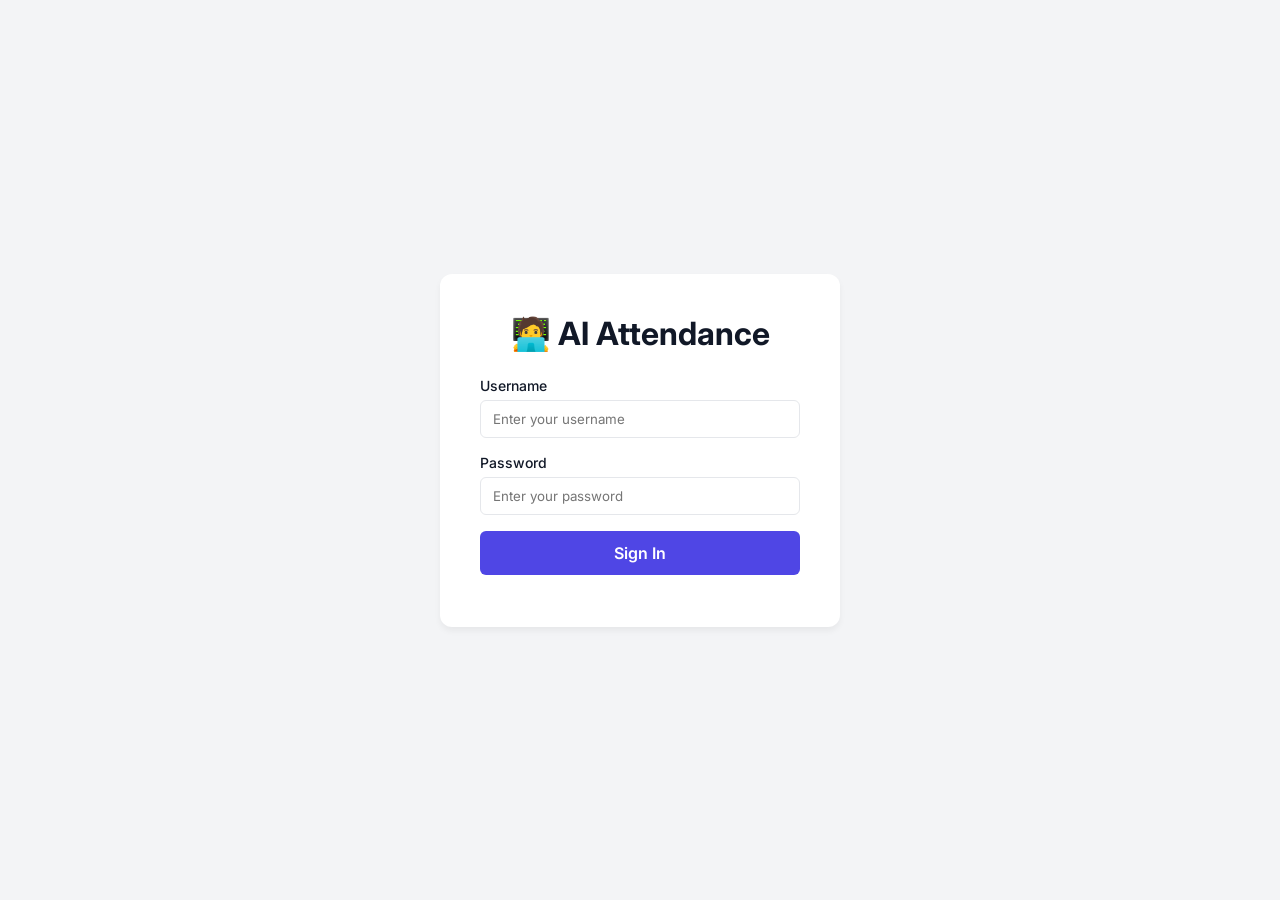
==== frontend/dashboard.html @ b3b09b88 "feat: Implement core backend API, face capture/recognition, and initial frontend structure with upda" ====
<!DOCTYPE html>
<html lang="en">
<head>
    <meta charset="UTF-8">
    <meta name="viewport" content="width=device-width, initial-scale=1.0">
    <title>Dashboard - Smart Attendance</title>
    <link rel="stylesheet" href="styles.css">
    <link href="https://fonts.googleapis.com/css2?family=Inter:wght@400;500;600;700&display=swap" rel="stylesheet">
</head>
<body class="dashboard-body">
    <div class="sidebar">
        <h2>🧑‍💻 Smart Attendance</h2>
        <ul id="sidebar-nav">
            <li><a href="#" data-target="uploadView" class="nav-link active">Upload Classroom</a></li>
            <li><a href="#" data-target="reportsView" class="nav-link">View Reports</a></li>
            <li><a href="#" data-target="studentsView" class="nav-link">Manage Students</a></li>
        </ul>
        <div class="bottom-nav">
            <button onclick="logout()" class="btn-outline">Logout</button>
        </div>
    </div>

    <div class="main-content">
        <header>
            <h2 id="welcomeMsg">Welcome, Teacher</h2>
        </header>
        
        <!-- UPLOAD CLASSROOM TAB -->
        <div id="uploadView" class="view-section active">
            <div class="card upload-card">
                <h3>📷 Take Attendance</h3>
                <p>Upload a classroom photo to mark attendance using DeepFace AI.</p>
                <form id="uploadForm">
                    <div class="input-row">
                        <div class="input-group">
                            <label>Session Name</label>
                            <input type="text" id="sessionName" placeholder="e.g. CS101 Morning" required>
                        </div>
                        <div class="input-group">
                            <label>Date</label>
                            <input type="date" id="targetDate" required>
                        </div>
                    </div>
                    
                    <div class="file-upload">
                        <input type="file" id="classroomImage" accept="image/*" required>
                    </div>

                    <button type="submit" class="btn-primary" id="uploadBtn">Process Image</button>
                </form>
                <div id="resultsArea" class="results-area hidden"></div>
            </div>
        </div>

        <!-- VIEW REPORTS TAB -->
        <div id="reportsView" class="view-section hidden">
            <div class="card">
                <h3>📊 Attendance Reports</h3>
                <p>View all attendance logs triggered by the AI engine.</p>
                <button class="btn-primary" onclick="loadReports()" style="margin-bottom: 20px; width: auto; padding: 10px 20px;">Refresh Logs</button>
                
                <table class="data-table">
                    <thead>
                        <tr>
                            <th>Student Name</th>
                            <th>Roll No</th>
                            <th>Date</th>
                            <th>Session</th>
                            <th>Status</th>
                        </tr>
                    </thead>
                    <tbody id="reportsTableBody">
                        <tr><td colspan="5" style="text-align: center;">Click Refresh to load data</td></tr>
                    </tbody>
                </table>
            </div>
        </div>

        <!-- MANAGE STUDENTS (FACE ENROLLMENT) TAB -->
        <div id="studentsView" class="view-section hidden">
            <div class="card">
                <h3>🧑‍🎓 Enroll New Student</h3>
                <p>Use your webcam to register a student's face into the remote Supabase neural network.</p>
                
                <div class="input-row">
                    <div class="input-group">
                        <label>Student Name</label>
                        <input type="text" id="enrollName" placeholder="John Doe">
                    </div>
                    <div class="input-group">
                        <label>Roll Number</label>
                        <input type="text" id="enrollRoll" placeholder="101XYZ">
                    </div>
                    <div class="input-group">
                        <label>Department</label>
                        <input type="text" id="enrollDept" placeholder="Computer Science">
                    </div>
                </div>

                <div class="webcam-container">
                    <video id="webcamVideo" autoplay playsinline width="400" height="300" style="background:#000; border-radius:8px; display:none; margin: 0 auto;"></video>
                    <canvas id="webcamCanvas" style="display:none;"></canvas>
                    <h3 id="captureInstructions" style="text-align:center; margin-top:15px; color:#ef4444;"></h3>
                </div>

                <div style="display: flex; gap: 10px; margin-top: 20px;">
                    <button id="startCamBtn" class="btn-outline" onclick="startCamera()">Turn On Camera</button>
                    <button id="enrollBtn" class="btn-primary" onclick="enrollStudent()" disabled>Start Angle Capture & Enroll</button>
                </div>
                
                <div id="enrollResults" class="results-area hidden" style="margin-top: 15px;"></div>
                
                <hr style="margin: 30px 0; border: none; border-top: 1px solid var(--border);">
                
                <h3>📋 Currently Enrolled Students</h3>
                <p style="color: var(--text-muted); font-size: 14px; margin-bottom: 16px;">View the list of students actively tracked in the neural network.</p>
                <button class="btn-outline" onclick="loadStudents()" style="margin-bottom: 20px; width: auto; padding: 8px 16px;">Refresh Student List</button>
                
                <table class="data-table">
                    <thead>
                        <tr>
                            <th>Student Name</th>
                            <th>Roll Number</th>
                            <th>Department</th>
                        </tr>
                    </thead>
                    <tbody id="studentsTableBody">
                        <tr><td colspan="3" style="text-align: center;">Click Refresh to load list</td></tr>
                    </tbody>
                </table>
            </div>
        </div>

    </div>
    
    <script src="app.js"></script>
    <script>
        // Restrict access
        if(!localStorage.getItem("token")) {
            window.location.href = "index.html";
        }
        document.getElementById("welcomeMsg").innerText = "Welcome, " + localStorage.getItem("username");
    </script>
</body>
</html>
---- frontend/styles.css ----
* {
    box-sizing: border-box;
    margin: 0;
    padding: 0;
    font-family: 'Inter', sans-serif;
}

:root {
    --primary: #4f46e5;
    --primary-hover: #4338ca;
    --bg-color: #f3f4f6;
    --card-bg: #ffffff;
    --text-main: #111827;
    --text-muted: #6b7280;
    --border: #e5e7eb;
}

body {
    background-color: var(--bg-color);
    color: var(--text-main);
}

.login-body {
    display: flex;
    justify-content: center;
    align-items: center;
    height: 100vh;
}

.login-container {
    background: var(--card-bg);
    padding: 40px;
    border-radius: 12px;
    box-shadow: 0 4px 6px rgba(0,0,0,0.05);
    width: 100%;
    max-width: 400px;
}

.logo {
    text-align: center;
    margin-bottom: 24px;
}

.input-group {
    margin-bottom: 16px;
}

.input-group label {
    display: block;
    font-size: 14px;
    font-weight: 500;
    margin-bottom: 6px;
}

.input-group input {
    width: 100%;
    padding: 10px 12px;
    border: 1px solid var(--border);
    border-radius: 6px;
    outline: none;
    transition: border-color 0.2s;
}

.input-group input:focus {
    border-color: var(--primary);
}

.btn-primary {
    width: 100%;
    padding: 12px;
    background: var(--primary);
    color: white;
    border: none;
    border-radius: 6px;
    font-size: 16px;
    font-weight: 600;
    cursor: pointer;
    transition: background 0.2s;
}

.btn-primary:hover {
    background: var(--primary-hover);
}

.error-msg {
    color: #ef4444;
    font-size: 14px;
    margin-top: 12px;
    text-align: center;
}

/* Dashboard Styles */
.dashboard-body {
    display: flex;
    height: 100vh;
}

.sidebar {
    width: 260px;
    background: white;
    border-right: 1px solid var(--border);
    display: flex;
    flex-direction: column;
    padding: 24px;
}

.sidebar h2 {
    font-size: 18px;
    margin-bottom: 32px;
    color: var(--primary);
}

.sidebar ul {
    list-style: none;
    flex-grow: 1;
}

.sidebar ul li a {
    display: block;
    padding: 12px;
    color: var(--text-muted);
    text-decoration: none;
    border-radius: 6px;
    margin-bottom: 8px;
    font-weight: 500;
}

.sidebar ul li a.active, .sidebar ul li a:hover {
    background: var(--bg-color);
    color: var(--primary);
}

.btn-outline {
    width: 100%;
    padding: 12px;
    background: transparent;
    color: var(--text-main);
    border: 1px solid var(--border);
    border-radius: 6px;
    cursor: pointer;
}

.btn-outline:hover {
    background: var(--bg-color);
}

.main-content {
    flex-grow: 1;
    padding: 40px;
    overflow-y: auto;
}

header {
    margin-bottom: 32px;
}

.card {
    background: white;
    padding: 24px;
    border-radius: 12px;
    box-shadow: 0 1px 3px rgba(0,0,0,0.05);
    border: 1px solid var(--border);
}

.upload-card h3 {
    margin-bottom: 8px;
}

.upload-card p {
    color: var(--text-muted);
    margin-bottom: 24px;
    font-size: 14px;
}

.input-row {
    display: flex;
    gap: 16px;
}
.input-row .input-group { flex: 1; }

.file-upload {
    border: 2px dashed var(--border);
    padding: 40px;
    text-align: center;
    border-radius: 8px;
    margin-bottom: 24px;
}

.hidden { display: none !important; }

.results-area {
    margin-top: 24px;
    padding: 16px;
    background: var(--bg-color);
    border-radius: 8px;
}

.webcam-container {
    text-align: center;
    margin: 20px 0;
    padding: 20px;
    background: #f8fafc;
    border: 1px solid var(--border);
    border-radius: 8px;
}

.data-table {
    width: 100%;
    border-collapse: collapse;
    margin-top: 10px;
}

.data-table th, .data-table td {
    padding: 12px 15px;
    text-align: left;
    border-bottom: 1px solid var(--border);
}

.data-table th {
    background: #f8fafc;
    color: var(--text-muted);
    font-weight: 600;
}

.data-table tr:hover {
    background: #f1f5f9;
}
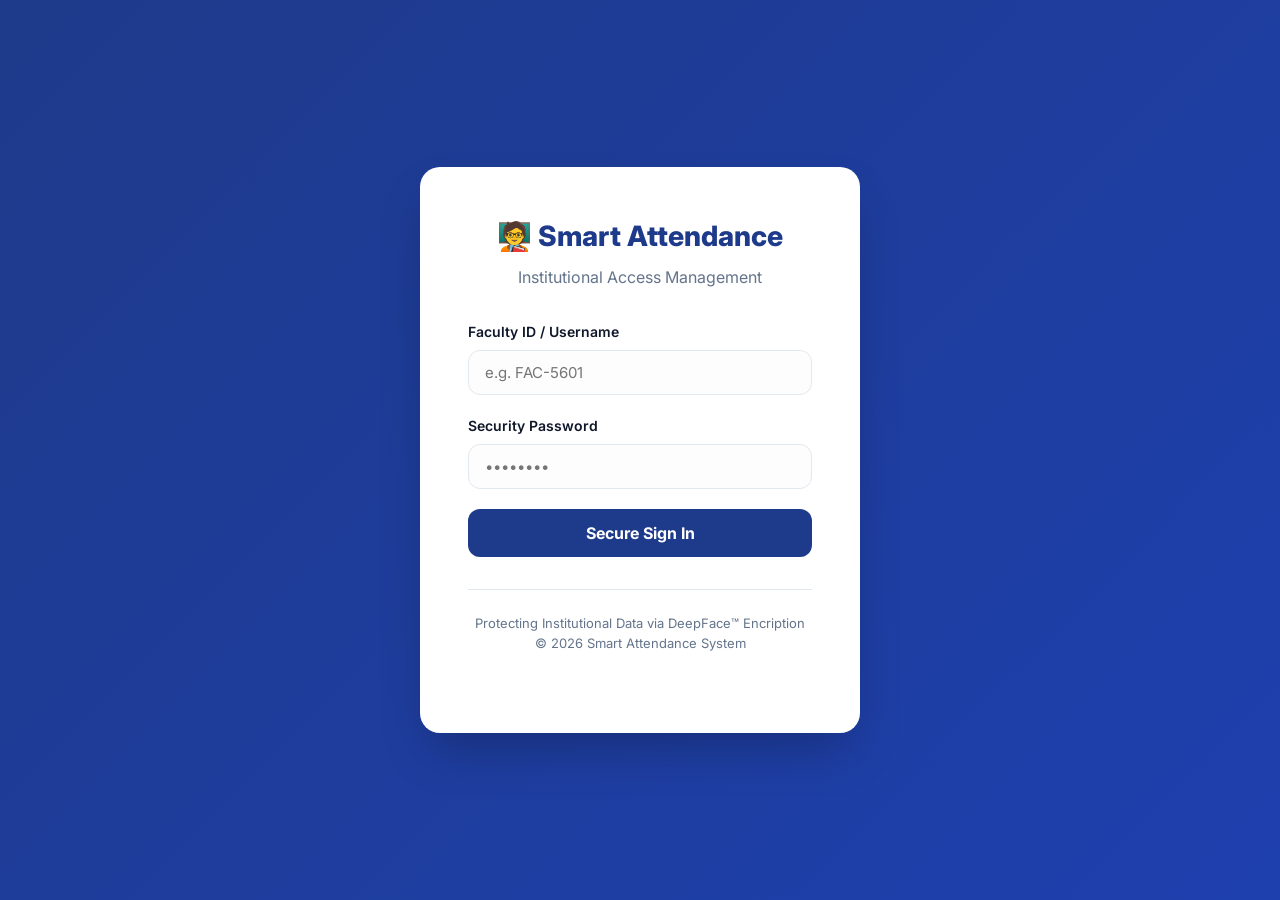
==== commit 4fc16032: "Roll numbers added instead of closeness value" ====
--- a/frontend/dashboard.html
+++ b/frontend/dashboard.html
@@ -3,50 +3,69 @@
 <head>
     <meta charset="UTF-8">
     <meta name="viewport" content="width=device-width, initial-scale=1.0">
-    <title>Dashboard - Smart Attendance</title>
+    <title>Management Console - Smart Attendance</title>
     <link rel="stylesheet" href="styles.css">
-    <link href="https://fonts.googleapis.com/css2?family=Inter:wght@400;500;600;700&display=swap" rel="stylesheet">
+    <link href="https://fonts.googleapis.com/css2?family=Inter:wght@400;500;600;700;800&display=swap" rel="stylesheet">
 </head>
 <body class="dashboard-body">
     <div class="sidebar">
-        <h2>🧑‍💻 Smart Attendance</h2>
+        <h2>🏛️ SmartAdmin</h2>
         <ul id="sidebar-nav">
-            <li><a href="#" data-target="uploadView" class="nav-link active">Upload Classroom</a></li>
-            <li><a href="#" data-target="reportsView" class="nav-link">View Reports</a></li>
-            <li><a href="#" data-target="studentsView" class="nav-link">Manage Students</a></li>
+            <li><a href="#" data-target="uploadView" class="nav-link active"><span>📸</span> Take Attendance</a></li>
+            <li><a href="#" data-target="reportsView" class="nav-link"><span>📊</span> View Reports</a></li>
+            <li><a href="#" data-target="studentsView" class="nav-link"><span>🎓</span> Student Roster</a></li>
         </ul>
         <div class="bottom-nav">
-            <button onclick="logout()" class="btn-outline">Logout</button>
+            <button onclick="logout()" class="btn-outline">Sign Out</button>
         </div>
     </div>
 
     <div class="main-content">
         <header>
-            <h2 id="welcomeMsg">Welcome, Teacher</h2>
+            <div>
+                <h2 id="welcomeMsg">Welcome, Professor</h2>
+                <p style="color: var(--text-muted); font-size: 14px; margin-top: 4px;">Institutional Attendance Management Portal</p>
+            </div>
+            <div class="system-status" style="display: flex; gap: 20px;">
+                <div style="text-align: right;">
+                    <span style="font-size: 12px; font-weight: 700; color: var(--success);">● SYSTEM ONLINE</span>
+                    <p style="font-size: 11px; color: var(--text-muted);">Neural Engine Active</p>
+                </div>
+            </div>
         </header>
         
         <!-- UPLOAD CLASSROOM TAB -->
         <div id="uploadView" class="view-section active">
-            <div class="card upload-card">
-                <h3>📷 Take Attendance</h3>
-                <p>Upload a classroom photo to mark attendance using DeepFace AI.</p>
+            <div class="card">
+                <div style="display: flex; justify-content: space-between; align-items: flex-start;">
+                    <div>
+                        <h3>Capture Session</h3>
+                        <p>Initiate facial recognition scan on a classroom image.</p>
+                    </div>
+                </div>
+                
                 <form id="uploadForm">
                     <div class="input-row">
                         <div class="input-group">
-                            <label>Session Name</label>
-                            <input type="text" id="sessionName" placeholder="e.g. CS101 Morning" required>
+                            <label>Module / Session Name</label>
+                            <input type="text" id="sessionName" placeholder="e.g. Advanced AI - Lec 4" required>
                         </div>
                         <div class="input-group">
-                            <label>Date</label>
+                            <label>Session Date</label>
                             <input type="date" id="targetDate" required>
                         </div>
                     </div>
                     
-                    <div class="file-upload">
-                        <input type="file" id="classroomImage" accept="image/*" required>
-                    </div>
-
-                    <button type="submit" class="btn-primary" id="uploadBtn">Process Image</button>
+                    <div class="file-upload" onclick="document.getElementById('classroomImage').click()">
+                        <div id="uploadPlaceholder">
+                            <span style="font-size: 48px;">📁</span>
+                            <p style="font-weight: 600; margin-top: 10px;">Click to drop or browse images</p>
+                            <p style="font-size: 12px; margin-top: 5px;">Supports high-res JPG, PNG (Max 10MB)</p>
+                        </div>
+                        <input type="file" id="classroomImage" accept="image/*" required style="display: none;">
+                    </div>
+
+                    <button type="submit" class="btn-primary" id="uploadBtn">Run Recognition Engine</button>
                 </form>
                 <div id="resultsArea" class="results-area hidden"></div>
             </div>
@@ -55,91 +74,133 @@
         <!-- VIEW REPORTS TAB -->
         <div id="reportsView" class="view-section hidden">
             <div class="card">
-                <h3>📊 Attendance Reports</h3>
-                <p>View all attendance logs triggered by the AI engine.</p>
-                <button class="btn-primary" onclick="loadReports()" style="margin-bottom: 20px; width: auto; padding: 10px 20px;">Refresh Logs</button>
-                
-                <table class="data-table">
-                    <thead>
-                        <tr>
-                            <th>Student Name</th>
-                            <th>Roll No</th>
-                            <th>Date</th>
-                            <th>Session</th>
-                            <th>Status</th>
-                        </tr>
-                    </thead>
-                    <tbody id="reportsTableBody">
-                        <tr><td colspan="5" style="text-align: center;">Click Refresh to load data</td></tr>
-                    </tbody>
-                </table>
-            </div>
-        </div>
-
-        <!-- MANAGE STUDENTS (FACE ENROLLMENT) TAB -->
+                <div style="display: flex; justify-content: space-between; align-items: center; margin-bottom: 30px;">
+                    <div>
+                        <h3>Attendance Intelligence</h3>
+                        <p>Audit trail of all recognized student signatures.</p>
+                    </div>
+                    <button class="btn-outline" onclick="loadReports()" style="width: auto; padding: 10px 20px;">🔄 Refresh Logs</button>
+                </div>
+                
+                <div style="overflow-x: auto;">
+                    <table class="data-table">
+                        <thead>
+                            <tr>
+                                <th>Student Identity</th>
+                                <th>Reg Number</th>
+                                <th>Timestamp</th>
+                                <th>Session</th>
+                                <th>Status</th>
+                                <th>Operations</th>
+                            </tr>
+                        </thead>
+                        <tbody id="reportsTableBody">
+                            <tr><td colspan="6" style="text-align: center; color: var(--text-muted);">Please refresh to pull latest cloud logs.</td></tr>
+                        </tbody>
+                    </table>
+                </div>
+            </div>
+        </div>
+
+        <!-- MANAGE STUDENTS TAB -->
         <div id="studentsView" class="view-section hidden">
             <div class="card">
-                <h3>🧑‍🎓 Enroll New Student</h3>
-                <p>Use your webcam to register a student's face into the remote Supabase neural network.</p>
+                <h3>Genetic Enrollment</h3>
+                <p>Register new biometrics into the secure data cluster.</p>
                 
                 <div class="input-row">
                     <div class="input-group">
-                        <label>Student Name</label>
-                        <input type="text" id="enrollName" placeholder="John Doe">
+                        <label>Full Name</label>
+                        <input type="text" id="enrollName" placeholder="Candidate Name">
                     </div>
                     <div class="input-group">
-                        <label>Roll Number</label>
-                        <input type="text" id="enrollRoll" placeholder="101XYZ">
+                        <label>Registration ID</label>
+                        <input type="text" id="enrollRoll" placeholder="ID-0000">
                     </div>
                     <div class="input-group">
                         <label>Department</label>
-                        <input type="text" id="enrollDept" placeholder="Computer Science">
+                        <input type="text" id="enrollDept" placeholder="Department Name">
                     </div>
                 </div>
 
                 <div class="webcam-container">
-                    <video id="webcamVideo" autoplay playsinline width="400" height="300" style="background:#000; border-radius:8px; display:none; margin: 0 auto;"></video>
+                    <video id="webcamVideo" autoplay playsinline width="100%" height="400" style="object-fit: cover; border-radius: 8px; display:none;"></video>
                     <canvas id="webcamCanvas" style="display:none;"></canvas>
-                    <h3 id="captureInstructions" style="text-align:center; margin-top:15px; color:#ef4444;"></h3>
-                </div>
-
-                <div style="display: flex; gap: 10px; margin-top: 20px;">
-                    <button id="startCamBtn" class="btn-outline" onclick="startCamera()">Turn On Camera</button>
-                    <button id="enrollBtn" class="btn-primary" onclick="enrollStudent()" disabled>Start Angle Capture & Enroll</button>
-                </div>
-                
-                <div id="enrollResults" class="results-area hidden" style="margin-top: 15px;"></div>
-                
-                <hr style="margin: 30px 0; border: none; border-top: 1px solid var(--border);">
-                
-                <h3>📋 Currently Enrolled Students</h3>
-                <p style="color: var(--text-muted); font-size: 14px; margin-bottom: 16px;">View the list of students actively tracked in the neural network.</p>
-                <button class="btn-outline" onclick="loadStudents()" style="margin-bottom: 20px; width: auto; padding: 8px 16px;">Refresh Student List</button>
-                
-                <table class="data-table">
-                    <thead>
-                        <tr>
-                            <th>Student Name</th>
-                            <th>Roll Number</th>
-                            <th>Department</th>
-                        </tr>
-                    </thead>
-                    <tbody id="studentsTableBody">
-                        <tr><td colspan="3" style="text-align: center;">Click Refresh to load list</td></tr>
-                    </tbody>
-                </table>
-            </div>
-        </div>
-
+                    <div id="captureInstructions" style="position: absolute; bottom: 20px; left: 0; right: 0; background: rgba(0,0,0,0.6); color: white; padding: 10px; font-weight: 600;"></div>
+                </div>
+
+                <div style="display: flex; gap: 12px;">
+                    <button id="startCamBtn" class="btn-outline" onclick="startCamera()">Initialize Sensor</button>
+                    <button id="enrollBtn" class="btn-primary" onclick="enrollStudent()" disabled>Start Bio-Scan</button>
+                </div>
+                
+                <div id="enrollResults" class="results-area hidden"></div>
+                
+                <div style="margin: 48px 0 32px; border-top: 1.5px solid var(--border); padding-top: 32px;">
+                    <div style="display: flex; justify-content: space-between; align-items: center;">
+                        <div>
+                            <h3>Student Roster</h3>
+                            <p>Current authorized signatures in the neural network.</p>
+                        </div>
+                        <button class="btn-outline" onclick="loadStudents()" style="width: auto; padding: 10px 20px;">Refetch Roster</button>
+                    </div>
+                    
+                    <table class="data-table">
+                        <thead>
+                            <tr>
+                                <th>Authorized Student</th>
+                                <th>Reg ID</th>
+                                <th>Department</th>
+                                <th>Operations</th>
+                            </tr>
+                        </thead>
+                        <tbody id="studentsTableBody">
+                            <tr><td colspan="4" style="text-align: center; color: var(--text-muted);">Select Refetch to view biometric database.</td></tr>
+                        </tbody>
+                    </table>
+                </div>
+            </div>
+        </div>
     </div>
     
+    <!-- Edit Attendance Modal -->
+    <div id="editModal" class="modal hidden">
+        <div class="modal-content">
+            <h3 style="margin-bottom: 8px;">Modify Attendance Status</h3>
+            <p style="margin-bottom: 24px;">Adjust the verification status for this student record.</p>
+            <input type="hidden" id="editAttendanceId">
+            <div class="input-group">
+                <label>Verification Status</label>
+                <select id="editStatusSelect" class="input-field">
+                    <option value="Present">Verified Present</option>
+                    <option value="Absent">Verified Absent</option>
+                </select>
+            </div>
+            <div style="display: flex; gap: 12px; margin-top: 32px; justify-content: flex-end;">
+                <button class="btn-outline" onclick="closeEditModal()" style="width: auto;">Dismiss</button>
+                <button class="btn-primary" onclick="submitAttendanceUpdate()" style="width: auto; background: var(--success);">Update Record</button>
+            </div>
+        </div>
+    </div>
+
     <script src="app.js"></script>
     <script>
-        // Restrict access
         if(!localStorage.getItem("token")) {
             window.location.href = "index.html";
         }
         document.getElementById("welcomeMsg").innerText = "Welcome, " + localStorage.getItem("username");
+        
+        // Dynamic file input label
+        document.getElementById('classroomImage').addEventListener('change', function(e) {
+            const fileName = e.target.files[0]?.name;
+            if (fileName) {
+                document.getElementById('uploadPlaceholder').innerHTML = `
+                    <span style="font-size: 48px;">✅</span>
+                    <p style="font-weight: 600; margin-top: 10px;">${fileName}</p>
+                    <p style="font-size: 12px; margin-top: 5px; color: var(--success)">File ready for processing</p>
+                `;
+            }
+        });
     </script>
 </body>
 </html>
--- a/frontend/styles.css
+++ b/frontend/styles.css
@@ -1,113 +1,152 @@
+:root {
+    --primary: #1e3a8a;
+    --primary-light: #3b82f6;
+    --primary-hover: #172554;
+    --secondary: #64748b;
+    --bg-main: #f8fafc;
+    --bg-card: #ffffff;
+    --text-main: #0f172a;
+    --text-muted: #64748b;
+    --border: #e2e8f0;
+    --success: #10b981;
+    --danger: #ef4444;
+    --warning: #f59e0b;
+    --radius: 12px;
+    --shadow: 0 4px 6px -1px rgb(0 0 0 / 0.1), 0 2px 4px -2px rgb(0 0 0 / 0.1);
+}
+
 * {
     box-sizing: border-box;
     margin: 0;
     padding: 0;
-    font-family: 'Inter', sans-serif;
-}
-
-:root {
-    --primary: #4f46e5;
-    --primary-hover: #4338ca;
-    --bg-color: #f3f4f6;
-    --card-bg: #ffffff;
-    --text-main: #111827;
-    --text-muted: #6b7280;
-    --border: #e5e7eb;
+    font-family: 'Inter', -apple-system, BlinkMacSystemFont, "Segoe UI", Roboto, Helvetica, Arial, sans-serif;
 }
 
 body {
-    background-color: var(--bg-color);
-    color: var(--text-main);
-}
-
+    background-color: var(--bg-main);
+    color: var(--text-main);
+    line-height: 1.5;
+}
+
+/* --- Login Page --- */
 .login-body {
     display: flex;
     justify-content: center;
     align-items: center;
-    height: 100vh;
+    min-height: 100vh;
+    background: linear-gradient(135deg, #1e3a8a 0%, #1e40af 100%);
+    padding: 20px;
 }
 
 .login-container {
-    background: var(--card-bg);
-    padding: 40px;
-    border-radius: 12px;
-    box-shadow: 0 4px 6px rgba(0,0,0,0.05);
-    width: 100%;
-    max-width: 400px;
-}
-
-.logo {
+    background: var(--bg-card);
+    padding: 48px;
+    border-radius: 20px;
+    box-shadow: 0 25px 50px -12px rgba(0, 0, 0, 0.25);
+    width: 100%;
+    max-width: 440px;
     text-align: center;
-    margin-bottom: 24px;
+}
+
+.login-container h1 {
+    font-size: 28px;
+    font-weight: 800;
+    color: var(--primary);
+    margin-bottom: 8px;
+}
+
+.login-container p {
+    color: var(--text-muted);
+    margin-bottom: 32px;
 }
 
 .input-group {
-    margin-bottom: 16px;
+    margin-bottom: 20px;
+    text-align: left;
 }
 
 .input-group label {
     display: block;
     font-size: 14px;
-    font-weight: 500;
-    margin-bottom: 6px;
-}
-
-.input-group input {
-    width: 100%;
-    padding: 10px 12px;
-    border: 1px solid var(--border);
-    border-radius: 6px;
+    font-weight: 600;
+    margin-bottom: 8px;
+    color: var(--text-main);
+}
+
+.input-group input, .input-field {
+    width: 100%;
+    padding: 12px 16px;
+    border: 1.5px solid var(--border);
+    border-radius: var(--radius);
     outline: none;
-    transition: border-color 0.2s;
-}
-
-.input-group input:focus {
-    border-color: var(--primary);
+    transition: all 0.2s;
+    font-size: 15px;
+    background: #fdfdfd;
+}
+
+.input-group input:focus, .input-field:focus {
+    border-color: var(--primary-light);
+    box-shadow: 0 0 0 4px rgba(59, 130, 246, 0.1);
+    background: white;
 }
 
 .btn-primary {
     width: 100%;
-    padding: 12px;
+    padding: 14px;
     background: var(--primary);
     color: white;
     border: none;
-    border-radius: 6px;
+    border-radius: var(--radius);
     font-size: 16px;
-    font-weight: 600;
+    font-weight: 700;
     cursor: pointer;
-    transition: background 0.2s;
+    transition: transform 0.1s, background 0.2s;
 }
 
 .btn-primary:hover {
     background: var(--primary-hover);
+    transform: translateY(-1px);
+}
+
+.btn-primary:active {
+    transform: translateY(0);
 }
 
 .error-msg {
-    color: #ef4444;
+    color: var(--danger);
     font-size: 14px;
-    margin-top: 12px;
-    text-align: center;
-}
-
-/* Dashboard Styles */
+    margin-top: 16px;
+    background: #fef2f2;
+    padding: 10px;
+    border-radius: 8px;
+    border: 1px solid #fee2e2;
+}
+
+/* --- Dashboard --- */
 .dashboard-body {
     display: flex;
     height: 100vh;
+    background: #f1f5f9;
 }
 
 .sidebar {
-    width: 260px;
-    background: white;
+    width: 280px;
+    background: #ffffff;
     border-right: 1px solid var(--border);
     display: flex;
     flex-direction: column;
-    padding: 24px;
+    padding: 32px 20px;
+    z-index: 10;
 }
 
 .sidebar h2 {
-    font-size: 18px;
-    margin-bottom: 32px;
+    font-size: 20px;
+    font-weight: 800;
+    margin-bottom: 40px;
     color: var(--primary);
+    display: flex;
+    align-items: center;
+    gap: 12px;
 }
 
 .sidebar ul {
@@ -116,18 +155,26 @@
 }
 
 .sidebar ul li a {
-    display: block;
-    padding: 12px;
+    display: flex;
+    align-items: center;
+    gap: 12px;
+    padding: 14px 16px;
     color: var(--text-muted);
     text-decoration: none;
-    border-radius: 6px;
-    margin-bottom: 8px;
-    font-weight: 500;
-}
-
-.sidebar ul li a.active, .sidebar ul li a:hover {
-    background: var(--bg-color);
+    border-radius: var(--radius);
+    margin-bottom: 6px;
+    font-weight: 600;
+    transition: all 0.2s;
+}
+
+.sidebar ul li a.active {
+    background: #eff6ff;
     color: var(--primary);
+}
+
+.sidebar ul li a:hover:not(.active) {
+    background: #f8fafc;
+    color: var(--text-main);
 }
 
 .btn-outline {
@@ -135,93 +182,222 @@
     padding: 12px;
     background: transparent;
     color: var(--text-main);
-    border: 1px solid var(--border);
-    border-radius: 6px;
+    border: 1.5px solid var(--border);
+    border-radius: var(--radius);
     cursor: pointer;
+    font-weight: 600;
+    transition: all 0.2s;
 }
 
 .btn-outline:hover {
-    background: var(--bg-color);
+    background: #f8fafc;
+    border-color: var(--secondary);
 }
 
 .main-content {
     flex-grow: 1;
-    padding: 40px;
+    padding: 40px 60px;
     overflow-y: auto;
 }
 
 header {
-    margin-bottom: 32px;
+    display: flex;
+    justify-content: space-between;
+    align-items: center;
+    margin-bottom: 40px;
+}
+
+header h2 {
+    font-size: 28px;
+    font-weight: 800;
+    color: var(--text-main);
 }
 
 .card {
-    background: white;
-    padding: 24px;
-    border-radius: 12px;
-    box-shadow: 0 1px 3px rgba(0,0,0,0.05);
+    background: var(--bg-card);
+    padding: 32px;
+    border-radius: 16px;
+    box-shadow: var(--shadow);
     border: 1px solid var(--border);
-}
-
-.upload-card h3 {
-    margin-bottom: 8px;
-}
-
-.upload-card p {
+    margin-bottom: 24px;
+}
+
+.card h3 {
+    font-size: 20px;
+    font-weight: 700;
+    margin-bottom: 12px;
+    color: var(--text-main);
+}
+
+.card p {
     color: var(--text-muted);
+    font-size: 15px;
     margin-bottom: 24px;
-    font-size: 14px;
 }
 
 .input-row {
     display: flex;
-    gap: 16px;
-}
-.input-row .input-group { flex: 1; }
+    gap: 20px;
+    margin-bottom: 24px;
+}
+
+.input-row .input-group {
+    flex: 1;
+    margin-bottom: 0;
+}
 
 .file-upload {
     border: 2px dashed var(--border);
-    padding: 40px;
+    padding: 60px 40px;
     text-align: center;
-    border-radius: 8px;
+    border-radius: var(--radius);
     margin-bottom: 24px;
+    background: #fafafa;
+    transition: all 0.2s;
+    cursor: pointer;
+}
+
+.file-upload:hover {
+    border-color: var(--primary-light);
+    background: #f0f9ff;
 }
 
 .hidden { display: none !important; }
 
 .results-area {
-    margin-top: 24px;
-    padding: 16px;
-    background: var(--bg-color);
-    border-radius: 8px;
+    margin-top: 32px;
+    padding: 24px;
+    background: #f8fafc;
+    border-radius: var(--radius);
+    border: 1.5px solid var(--border);
 }
 
 .webcam-container {
     text-align: center;
-    margin: 20px 0;
-    padding: 20px;
-    background: #f8fafc;
-    border: 1px solid var(--border);
-    border-radius: 8px;
+    margin: 24px 0;
+    padding: 32px;
+    background: #000;
+    border-radius: 16px;
+    overflow: hidden;
+    position: relative;
 }
 
 .data-table {
     width: 100%;
-    border-collapse: collapse;
-    margin-top: 10px;
-}
-
-.data-table th, .data-table td {
-    padding: 12px 15px;
-    text-align: left;
-    border-bottom: 1px solid var(--border);
+    border-collapse: separate;
+    border-spacing: 0;
+    margin-top: 20px;
 }
 
 .data-table th {
     background: #f8fafc;
-    color: var(--text-muted);
+    color: var(--secondary);
+    font-weight: 700;
+    font-size: 13px;
+    text-transform: uppercase;
+    letter-spacing: 0.05em;
+    padding: 16px 20px;
+    border-bottom: 2px solid var(--border);
+}
+
+.data-table td {
+    padding: 20px;
+    font-size: 15px;
+    border-bottom: 1px solid var(--border);
+}
+
+.data-table tr:last-child td {
+    border-bottom: none;
+}
+
+.data-table tr:hover {
+    background: #fcfcfc;
+}
+
+/* Status Badges */
+.badge {
+    padding: 6px 12px;
+    border-radius: 9999px;
+    font-size: 13px;
+    font-weight: 700;
+}
+
+.badge-present {
+    background: #dcfce7;
+    color: #166534;
+}
+
+.badge-absent {
+    background: #fee2e2;
+    color: #991b1b;
+}
+
+/* Modal */
+.modal {
+    position: fixed;
+    inset: 0;
+    background: rgba(15, 23, 42, 0.7);
+    backdrop-filter: blur(4px);
+    display: flex;
+    justify-content: center;
+    align-items: center;
+    z-index: 1000;
+}
+
+.modal-content {
+    background: white;
+    padding: 40px;
+    border-radius: 24px;
+    width: 100%;
+    max-width: 480px;
+    box-shadow: 0 25px 50px -12px rgba(0, 0, 0, 0.5);
+}
+
+/* Action Buttons */
+.btn-sm {
+    padding: 8px 16px;
+    font-size: 14px;
+    border-radius: 8px;
+    cursor: pointer;
     font-weight: 600;
-}
-
-.data-table tr:hover {
-    background: #f1f5f9;
-}
+    border: none;
+    transition: all 0.2s;
+}
+
+.btn-danger {
+    background: #fecaca;
+    color: #991b1b;
+}
+
+.btn-danger:hover {
+    background: var(--danger);
+    color: white;
+}
+
+.btn-edit {
+    background: #fef3c7;
+    color: #92400e;
+}
+
+.btn-edit:hover {
+    background: var(--warning);
+    color: white;
+}
+
+/* Scrollbar */
+::-webkit-scrollbar {
+    width: 8px;
+}
+
+::-webkit-scrollbar-track {
+    background: transparent;
+}
+
+::-webkit-scrollbar-thumb {
+    background: #cbd5e1;
+    border-radius: 4px;
+}
+
+::-webkit-scrollbar-thumb:hover {
+    background: #94a3b8;
+}
